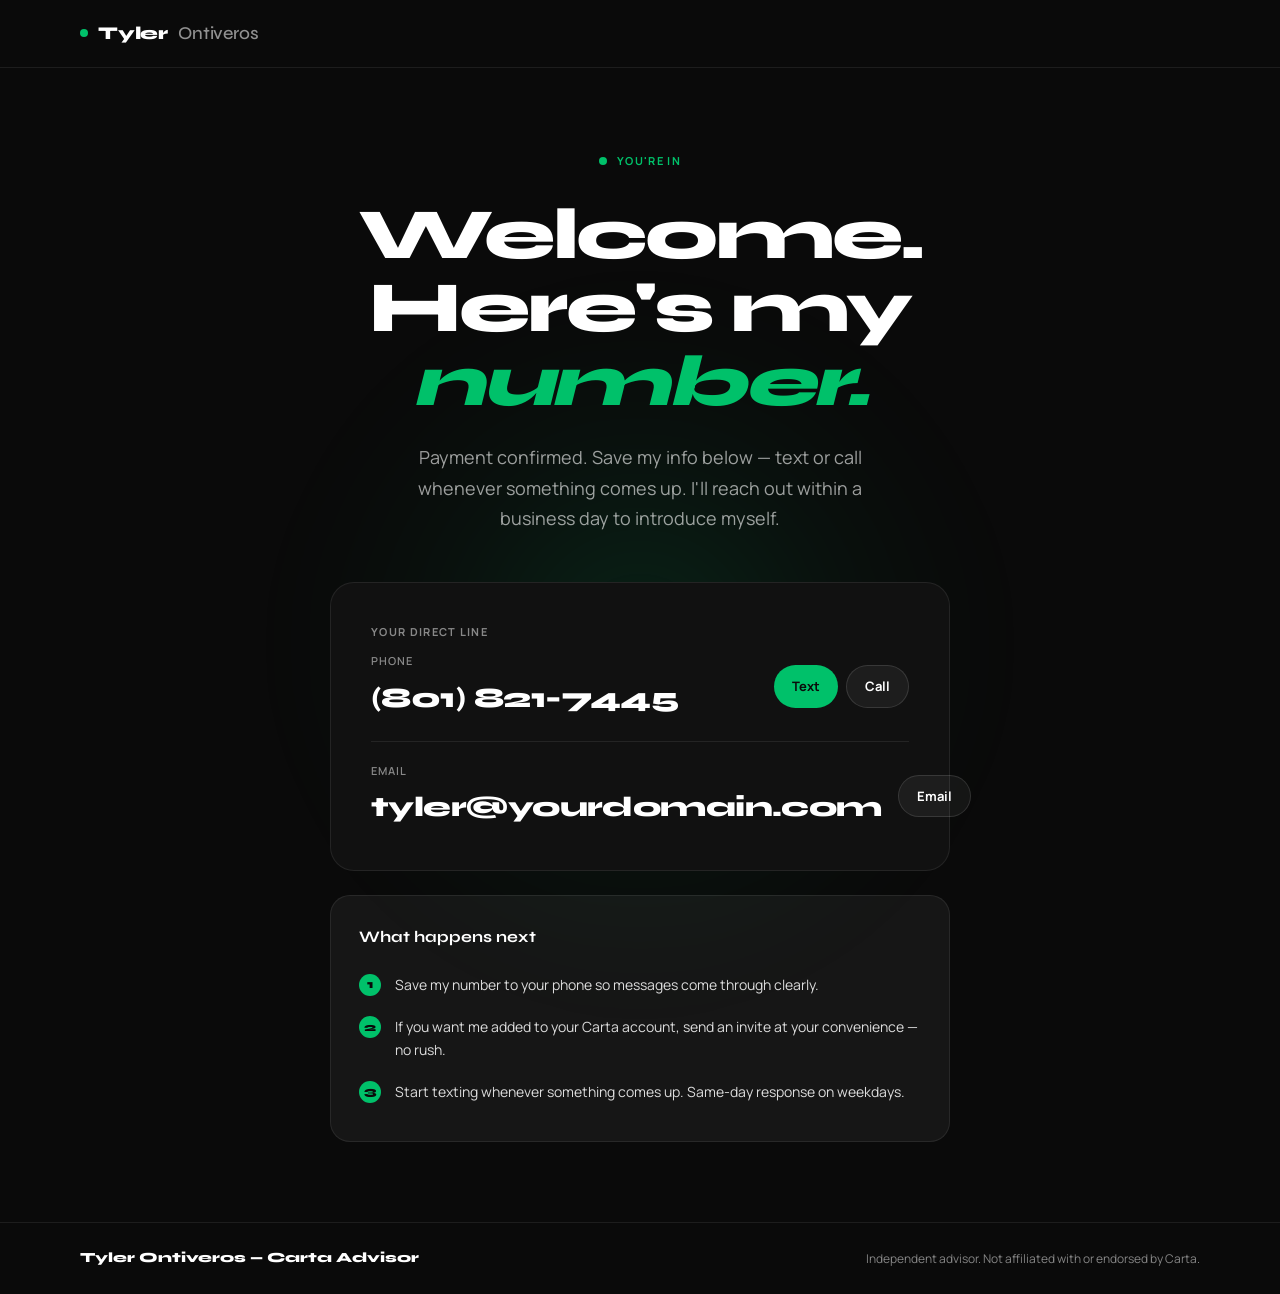
==== welcome.html @ cd8ad1a9 "Add Carta Advisor static site from uploaded design system" ====
<!DOCTYPE html>
<html lang="en"><head>
<meta charset="UTF-8"><meta name="viewport" content="width=device-width, initial-scale=1">
<title>Welcome — Tyler Ontiveros</title>
<link rel="stylesheet" href="colors_and_type.css">
<style>
  body { background: var(--black); color: var(--on-dark-100); min-height: 100vh;
    display: flex; flex-direction: column; font-family: var(--font-body); }
  a { color: inherit; text-decoration: none; }

  .nav { height: var(--nav-h); padding: 0 var(--page-pad); display: flex; align-items: center; border-bottom: 1px solid var(--on-dark-08); }
  .wm { display: inline-flex; align-items: center; gap: 10px; font-family: var(--font-display); font-weight: 800; font-size: 18px; color: var(--white); letter-spacing: -.01em; }
  .wm .dot { width: 8px; height: 8px; background: var(--green); border-radius: 50%; animation: pulse 2s infinite; }
  .wm .thin { font-weight: 500; opacity: .55; }
  @keyframes pulse { 0%,100% { opacity:1; transform:scale(1) } 50% { opacity:.55; transform:scale(1.3) } }

  main { flex: 1; display: flex; align-items: center; justify-content: center; padding: 80px var(--page-pad); position: relative; overflow: hidden; }
  main::before { content: ''; position: absolute; width: 720px; height: 720px; top: 50%; left: 50%; transform: translate(-50%, -50%); background: radial-gradient(circle, rgba(0,193,106,.14) 0%, rgba(0,193,106,.04) 40%, transparent 70%); filter: blur(40px); pointer-events: none; }

  .card { position: relative; z-index: 1; max-width: 620px; width: 100%; text-align: center; }

  .eb { display: inline-flex; align-items: center; gap: 10px; font-size: var(--fs-micro); font-weight: 700; letter-spacing: var(--ls-caps); text-transform: uppercase; color: var(--green); margin-bottom: 28px; }
  .eb .pdot { width: 8px; height: 8px; background: var(--green); border-radius: 50%; animation: pulse 2s infinite; }

  h1 { font-family: var(--font-display); font-weight: 800; font-size: 72px; line-height: 1.02; letter-spacing: -.04em; color: var(--white); margin-bottom: 24px; }
  h1 .accent { color: var(--green); font-style: italic; }
  .lede { font-size: 18px; line-height: 1.7; color: var(--on-dark-60); margin-bottom: 48px; max-width: 480px; margin-left: auto; margin-right: auto; }

  .contact-card { background: var(--card-dark); border: 1px solid var(--on-dark-08); border-radius: var(--r-card); padding: 40px; margin-bottom: 24px; text-align: left; }
  .contact-label { font-size: var(--fs-micro); font-weight: 700; letter-spacing: var(--ls-caps); text-transform: uppercase; color: var(--on-dark-50); margin-bottom: 12px; display: block; }
  .contact-row { display: flex; align-items: center; justify-content: space-between; gap: 16px; padding: 20px 0; border-bottom: 1px solid var(--on-dark-08); }
  .contact-row:last-child { border-bottom: 0; padding-bottom: 0; }
  .contact-row:first-of-type { padding-top: 0; }
  .contact-val { font-family: var(--font-display); font-weight: 800; font-size: 28px; color: var(--white); letter-spacing: -.02em; }
  .contact-val a { color: var(--white); transition: color .15s var(--ease-out); }
  .contact-val a:hover { color: var(--green); }
  .contact-action { display: inline-flex; align-items: center; gap: 6px; padding: 10px 18px; border-radius: var(--r-pill); background: var(--green); color: var(--black); font-size: 13px; font-weight: 700; transition: all .15s var(--ease-out); white-space: nowrap; }
  .contact-action:hover { background: var(--green-hover); transform: translateY(-1px); }
  .contact-action.secondary { background: var(--on-dark-05); color: var(--white); border: 1px solid var(--on-dark-12); }
  .contact-action.secondary:hover { background: var(--on-dark-08); border-color: var(--on-dark-30); }

  .next { background: var(--on-dark-05); border: 1px solid var(--on-dark-08); border-radius: 20px; padding: 28px; text-align: left; }
  .next h3 { font-family: var(--font-display); font-weight: 700; font-size: 16px; color: var(--white); margin-bottom: 14px; }
  .next ol { list-style: none; counter-reset: steps; }
  .next li { counter-increment: steps; padding: 10px 0 10px 36px; position: relative; font-size: 14px; color: var(--on-dark-85); line-height: 1.6; }
  .next li::before { content: counter(steps); position: absolute; left: 0; top: 10px; width: 22px; height: 22px; border-radius: 50%; background: var(--green); color: var(--black); font-family: var(--font-display); font-weight: 800; font-size: 12px; display: flex; align-items: center; justify-content: center; }

  footer { padding: 24px var(--page-pad); border-top: 1px solid var(--on-dark-08); display: flex; justify-content: space-between; align-items: center; flex-wrap: wrap; gap: 12px; }
  footer strong { font-family: var(--font-display); font-weight: 800; color: var(--white); font-size: 14px; }
  footer span { font-size: 12px; color: var(--on-dark-50); }
</style></head>
<body>

<nav class="nav">
  <a class="wm" href="/"><span class="dot"></span>Tyler <span class="thin">Ontiveros</span></a>
</nav>

<main>
  <div class="card">
    <div class="eb"><span class="pdot"></span>You're in</div>
    <h1>Welcome.<br>Here's my <span class="accent">number.</span></h1>
    <p class="lede">Payment confirmed. Save my info below — text or call whenever something comes up. I'll reach out within a business day to introduce myself.</p>

    <div class="contact-card">
      <span class="contact-label">Your direct line</span>

      <div class="contact-row">
        <div>
          <div style="font-size: 11px; color: var(--on-dark-50); text-transform: uppercase; letter-spacing: .08em; font-weight: 600; margin-bottom: 6px;">Phone</div>
          <div class="contact-val"><a href="tel:+18018217445">(801) 821-7445</a></div>
        </div>
        <div style="display: flex; gap: 8px;">
          <a class="contact-action" href="sms:+18018217445">Text</a>
          <a class="contact-action secondary" href="tel:+18018217445">Call</a>
        </div>
      </div>

      <div class="contact-row">
        <div>
          <div style="font-size: 11px; color: var(--on-dark-50); text-transform: uppercase; letter-spacing: .08em; font-weight: 600; margin-bottom: 6px;">Email</div>
          <div class="contact-val"><a href="mailto:tyler@yourdomain.com">tyler@yourdomain.com</a></div>
        </div>
        <a class="contact-action secondary" href="mailto:tyler@yourdomain.com">Email</a>
      </div>
    </div>

    <div class="next">
      <h3>What happens next</h3>
      <ol>
        <li>Save my number to your phone so messages come through clearly.</li>
        <li>If you want me added to your Carta account, send an invite at your convenience — no rush.</li>
        <li>Start texting whenever something comes up. Same-day response on weekdays.</li>
      </ol>
    </div>
  </div>
</main>

<footer>
  <strong>Tyler Ontiveros — Carta Advisor</strong>
  <span>Independent advisor. Not affiliated with or endorsed by Carta.</span>
</footer>

</body></html>
---- colors_and_type.css ----
/* =========================================================================
   CARTA ADVISORY — DESIGN TOKENS
   A single source of truth for color & type. Import into any surface.
   ========================================================================= */

/* Syne (display) + Manrope (UI/body). These are the only two families. */
@import url('https://fonts.googleapis.com/css2?family=Syne:wght@700;800&family=Manrope:wght@400;500;600;700&display=swap');

:root {
  /* ─── Core neutrals ─────────────────────────────────────────────────── */
  /* Nothing is ever true #000 or true #fff. Ink is 10,10,10 — a warm black
     that photographs well over green and does not vibrate on OLED. */
  --black:     #0a0a0a;   /* primary surface, nav, dark sections */
  --white:     #ffffff;   /* light surface, nav-CTA text, cards on dark */
  --ink:       var(--black);
  --surface:   var(--white);

  /* Gray scale — warm, narrow, pulled from marketing site.
     Only six steps; resist adding more. */
  --gray-50:   #f9f9f9;   /* page background alt, trust bar */
  --gray-100:  #f0f0f0;   /* subtle dividers on light */
  --gray-200:  #e2e2e2;   /* input borders, pill borders */
  --gray-400:  #999999;   /* label/eyebrow on light */
  --gray-600:  #555555;   /* body muted */
  --gray-800:  #222222;   /* near-ink text */

  /* Dark-theme tints (applied ONLY on --black surfaces). These are
     rgba layers on pure black, not their own swatches. */
  --on-dark-100: rgba(255,255,255,0.92);   /* primary text on dark */
  --on-dark-85:  rgba(255,255,255,0.85);   /* list-item body on dark */
  --on-dark-60:  rgba(255,255,255,0.60);   /* secondary text on dark */
  --on-dark-50:  rgba(255,255,255,0.50);   /* nav links, muted meta */
  --on-dark-30:  rgba(255,255,255,0.30);   /* disabled */
  --on-dark-12:  rgba(255,255,255,0.12);   /* ghost button border */
  --on-dark-08:  rgba(255,255,255,0.08);   /* card border, divider */
  --on-dark-05:  rgba(255,255,255,0.05);   /* card background (raised) */

  /* Signal layers */
  --card-dark:   #111111;                  /* card on black bg */

  /* ─── The one accent ────────────────────────────────────────────────── */
  /* Carta Advisory green. This is the only chromatic color in the system.
     Reserve it for: CTAs, the eyebrow dot, the accent word in H1,
     hero glow, check-marks, and one green word per dense page.
     Never use it as a background fill behind body copy. */
  --green:       #00c16a;  /* base */
  --green-hover: #00e07a;  /* hover on CTA */
  --green-dim:   #00a358;  /* pressed / focus ring under glow */
  --green-glow:  rgba(0,193,106,0.25);  /* hero halo, drop-shadow */
  --green-mist:  rgba(0,193,106,0.06);  /* section atmosphere only */

  /* ─── Type families ─────────────────────────────────────────────────── */
  /* Syne: display only. Never set at <20px or use for body copy.
     Syne's authority comes from tight tracking + italic weight at size. */
  --font-display: 'Syne', system-ui, serif;
  /* Manrope: everything else. Labels, body, pills, nav, numerals. */
  --font-body:    'Manrope', system-ui, sans-serif;

  /* ─── Type scale ────────────────────────────────────────────────────── */
  /* Headlines fluidly scale with viewport. Body does not. */
  --fs-display-1: clamp(44px, 5.5vw, 72px);   /* hero H1 */
  --fs-display-2: clamp(32px, 3.5vw, 52px);   /* section H2 */
  --fs-display-3: 40px;                       /* card H1, checkout */
  --fs-price:     56px;                       /* $-sized numerals */
  --fs-lede:      18px;                       /* hero subhead */
  --fs-body:      15px;                       /* default body */
  --fs-meta:      14px;                       /* nav, secondary CTA */
  --fs-cta:       15px;                       /* button label */
  --fs-cta-sm:    13px;                       /* nav CTA */
  --fs-label:     12px;                       /* caps labels, pills */
  --fs-micro:     11px;                       /* section eyebrows */

  /* Weights — Syne lives at 700/800; Manrope at 400/500/600/700. */
  --fw-display:   800;
  --fw-display-2: 700;
  --fw-bold:      700;
  --fw-semibold:  600;
  --fw-medium:    500;
  --fw-regular:   400;

  /* Line height: tight for display, open for body. */
  --lh-display-tight: 1.00;
  --lh-display:       1.05;
  --lh-body:          1.60;
  --lh-body-open:     1.75;

  /* Letter-spacing — headlines negative, caps labels positive. */
  --ls-display:  -0.03em;
  --ls-display-2:-0.02em;
  --ls-caps:      0.12em;   /* section eyebrows */
  --ls-caps-sm:   0.10em;   /* trust bar labels */
  --ls-wide:      0.02em;   /* logo wordmark */
  --ls-normal:    0;

  /* ─── Radii ─────────────────────────────────────────────────────────── */
  /* Two values do 90% of the work: 24px cards, 100px pills. */
  --r-card:   24px;
  --r-pill:   100px;
  --r-input:  14px;
  --r-tag:    999px;

  /* ─── Shadows ───────────────────────────────────────────────────────── */
  --shadow-lift: 0 20px 40px rgba(0,0,0,0.4);
  --shadow-hero: 0 20px 40px rgba(0,0,0,0.4), 0 0 60px rgba(0,193,106,0.15);

  /* ─── Nav / layout constants ────────────────────────────────────────── */
  --nav-h:        68px;
  --page-pad:     80px;
  --page-pad-sm:  48px;
  --page-max:     1200px;

  /* ─── Motion ────────────────────────────────────────────────────────── */
  --ease-out:     cubic-bezier(.2,.7,.2,1);
  --dur-hover:    .2s;
  --dur-lift:     .15s;
}

/* =========================================================================
   RESET + BASE
   ========================================================================= */
*, *::before, *::after { box-sizing: border-box; margin: 0; padding: 0; }
html { scroll-behavior: smooth; }
body {
  font-family: var(--font-body);
  font-size: var(--fs-body);
  line-height: var(--lh-body);
  color: var(--ink);
  background: var(--surface);
  -webkit-font-smoothing: antialiased;
}

/* =========================================================================
   TYPE UTILITIES — use these instead of hand-rolling font-size/family
   ========================================================================= */
.t-display-1 { font-family: var(--font-display); font-weight: var(--fw-display);
  font-size: var(--fs-display-1); line-height: var(--lh-display-tight);
  letter-spacing: var(--ls-display); }
.t-display-2 { font-family: var(--font-display); font-weight: var(--fw-display);
  font-size: var(--fs-display-2); line-height: var(--lh-display);
  letter-spacing: var(--ls-display); }
.t-display-3 { font-family: var(--font-display); font-weight: var(--fw-display);
  font-size: var(--fs-display-3); line-height: var(--lh-display);
  letter-spacing: var(--ls-display-2); }
.t-lede      { font-family: var(--font-body); font-weight: var(--fw-regular);
  font-size: var(--fs-lede); line-height: var(--lh-body-open); }
.t-body      { font-family: var(--font-body); font-weight: var(--fw-regular);
  font-size: var(--fs-body); line-height: var(--lh-body); }
.t-meta      { font-family: var(--font-body); font-weight: var(--fw-medium);
  font-size: var(--fs-meta); }
.t-eyebrow   { font-family: var(--font-body); font-weight: var(--fw-bold);
  font-size: var(--fs-micro); letter-spacing: var(--ls-caps);
  text-transform: uppercase; color: var(--green); }
.t-label-caps{ font-family: var(--font-body); font-weight: var(--fw-semibold);
  font-size: var(--fs-label); letter-spacing: var(--ls-caps-sm);
  text-transform: uppercase; color: var(--gray-400); }
.t-wordmark  { font-family: var(--font-display); font-weight: var(--fw-bold);
  font-size: 15px; letter-spacing: var(--ls-wide); }

/* Accent word — the green word inside an otherwise white headline. */
.t-accent { color: var(--green); }
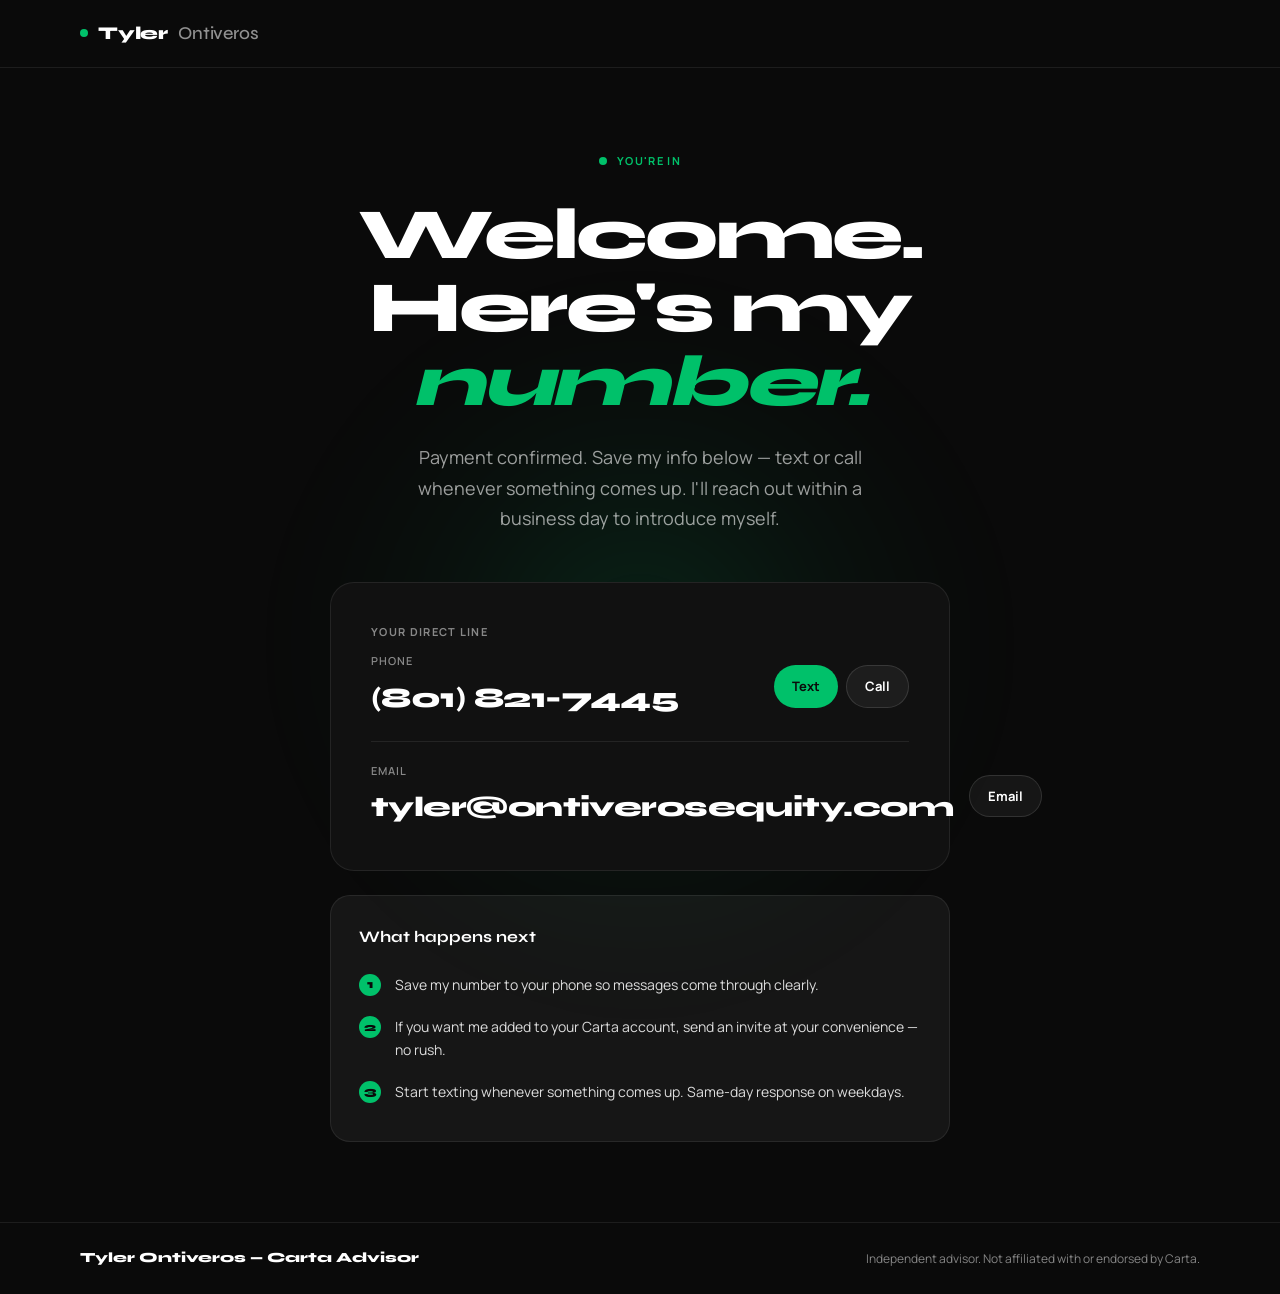
==== commit fc5f8cc1: "Make pricing contact-driven; update email and phone" ====
--- a/welcome.html
+++ b/welcome.html
@@ -78,9 +78,9 @@
       <div class="contact-row">
         <div>
           <div style="font-size: 11px; color: var(--on-dark-50); text-transform: uppercase; letter-spacing: .08em; font-weight: 600; margin-bottom: 6px;">Email</div>
-          <div class="contact-val"><a href="mailto:tyler@yourdomain.com">tyler@yourdomain.com</a></div>
+          <div class="contact-val"><a href="mailto:tyler@ontiverosequity.com">tyler@ontiverosequity.com</a></div>
         </div>
-        <a class="contact-action secondary" href="mailto:tyler@yourdomain.com">Email</a>
+        <a class="contact-action secondary" href="mailto:tyler@ontiverosequity.com">Email</a>
       </div>
     </div>
 
